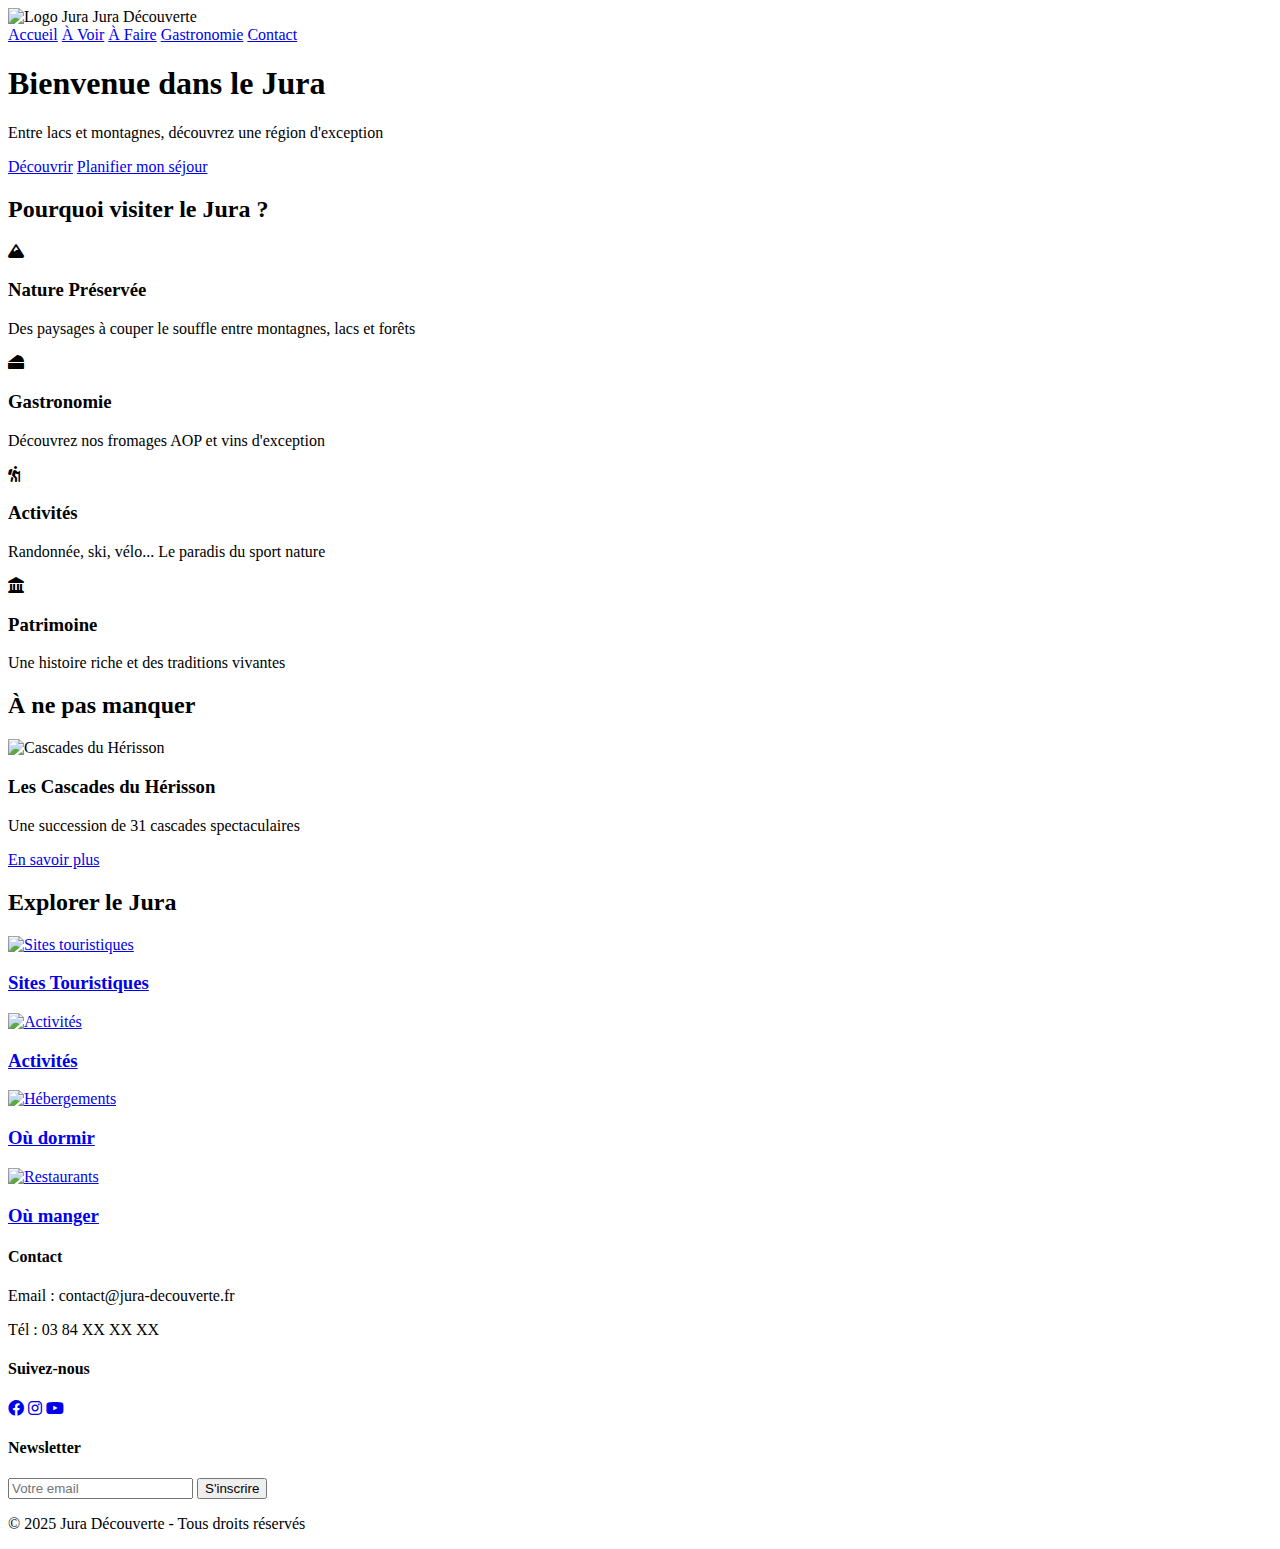
==== index.html @ 351a7e5d "Create index.html" ====
<!DOCTYPE html>
<html lang="fr">
<head>
    <meta charset="UTF-8">
    <meta name="viewport" content="width=device-width, initial-scale=1.0">
    <title>Découvrez le Jura | Votre prochaine destination</title>
    <link rel="stylesheet" href="css/style.css">
    <link rel="stylesheet" href="https://cdnjs.cloudflare.com/ajax/libs/font-awesome/6.0.0/css/all.min.css">
</head>
<body>
    <nav class="navbar">
        <div class="nav-brand">
            <img src="images/logo.png" alt="Logo Jura" class="logo">
            <span>Jura Découverte</span>
        </div>
        <div class="nav-links">
            <a href="index.html" class="active">Accueil</a>
            <a href="attractions.html">À Voir</a>
            <a href="activites.html">À Faire</a>
            <a href="gastronomie.html">Gastronomie</a>
            <a href="contact.html" class="cta-button">Contact</a>
        </div>
        <div class="burger-menu">
            <span></span><span></span><span></span>
        </div>
    </nav>

    <header class="hero">
        <div class="hero-content">
            <h1>Bienvenue dans le Jura</h1>
            <p class="tagline">Entre lacs et montagnes, découvrez une région d'exception</p>
            <div class="cta-group">
                <a href="#decouvrir" class="cta-primary">Découvrir</a>
                <a href="#planifier" class="cta-secondary">Planifier mon séjour</a>
            </div>
        </div>
    </header>

    <main>
        <section id="highlights" class="section">
            <h2>Pourquoi visiter le Jura ?</h2>
            <div class="features-grid">
                <div class="feature-card">
                    <i class="fas fa-mountain"></i>
                    <h3>Nature Préservée</h3>
                    <p>Des paysages à couper le souffle entre montagnes, lacs et forêts</p>
                </div>
                <div class="feature-card">
                    <i class="fas fa-cheese"></i>
                    <h3>Gastronomie</h3>
                    <p>Découvrez nos fromages AOP et vins d'exception</p>
                </div>
                <div class="feature-card">
                    <i class="fas fa-hiking"></i>
                    <h3>Activités</h3>
                    <p>Randonnée, ski, vélo... Le paradis du sport nature</p>
                </div>
                <div class="feature-card">
                    <i class="fas fa-landmark"></i>
                    <h3>Patrimoine</h3>
                    <p>Une histoire riche et des traditions vivantes</p>
                </div>
            </div>
        </section>

        <section id="current-highlights" class="section-dark">
            <h2>À ne pas manquer</h2>
            <div class="carousel">
                <div class="carousel-item">
                    <img src="images/cascade-herisson.jpg" alt="Cascades du Hérisson">
                    <div class="carousel-content">
                        <h3>Les Cascades du Hérisson</h3>
                        <p>Une succession de 31 cascades spectaculaires</p>
                        <a href="attractions.html#cascades" class="learn-more">En savoir plus</a>
                    </div>
                </div>
                <!-- Autres items du carousel -->
            </div>
        </section>

        <section id="quick-access" class="section">
            <h2>Explorer le Jura</h2>
            <div class="quick-links">
                <a href="attractions.html" class="quick-link-card">
                    <img src="images/sites.jpg" alt="Sites touristiques">
                    <h3>Sites Touristiques</h3>
                </a>
                <a href="activites.html" class="quick-link-card">
                    <img src="images/activities.jpg" alt="Activités">
                    <h3>Activités</h3>
                </a>
                <a href="hebergements.html" class="quick-link-card">
                    <img src="images/lodging.jpg" alt="Hébergements">
                    <h3>Où dormir</h3>
                </a>
                <a href="restaurants.html" class="quick-link-card">
                    <img src="images/restaurants.jpg" alt="Restaurants">
                    <h3>Où manger</h3>
                </a>
            </div>
        </section>
    </main>

    <footer>
        <div class="footer-content">
            <div class="footer-section">
                <h4>Contact</h4>
                <p>Email : contact@jura-decouverte.fr</p>
                <p>Tél : 03 84 XX XX XX</p>
            </div>
            <div class="footer-section">
                <h4>Suivez-nous</h4>
                <div class="social-links">
                    <a href="#"><i class="fab fa-facebook"></i></a>
                    <a href="#"><i class="fab fa-instagram"></i></a>
                    <a href="#"><i class="fab fa-youtube"></i></a>
                </div>
            </div>
            <div class="footer-section">
                <h4>Newsletter</h4>
                <form class="newsletter-form">
                    <input type="email" placeholder="Votre email">
                    <button type="submit">S'inscrire</button>
                </form>
            </div>
        </div>
        <div class="footer-bottom">
            <p>&copy; 2025 Jura Découverte - Tous droits réservés</p>
        </div>
    </footer>

    <script src="js/main.js"></script>
</body>
</html>
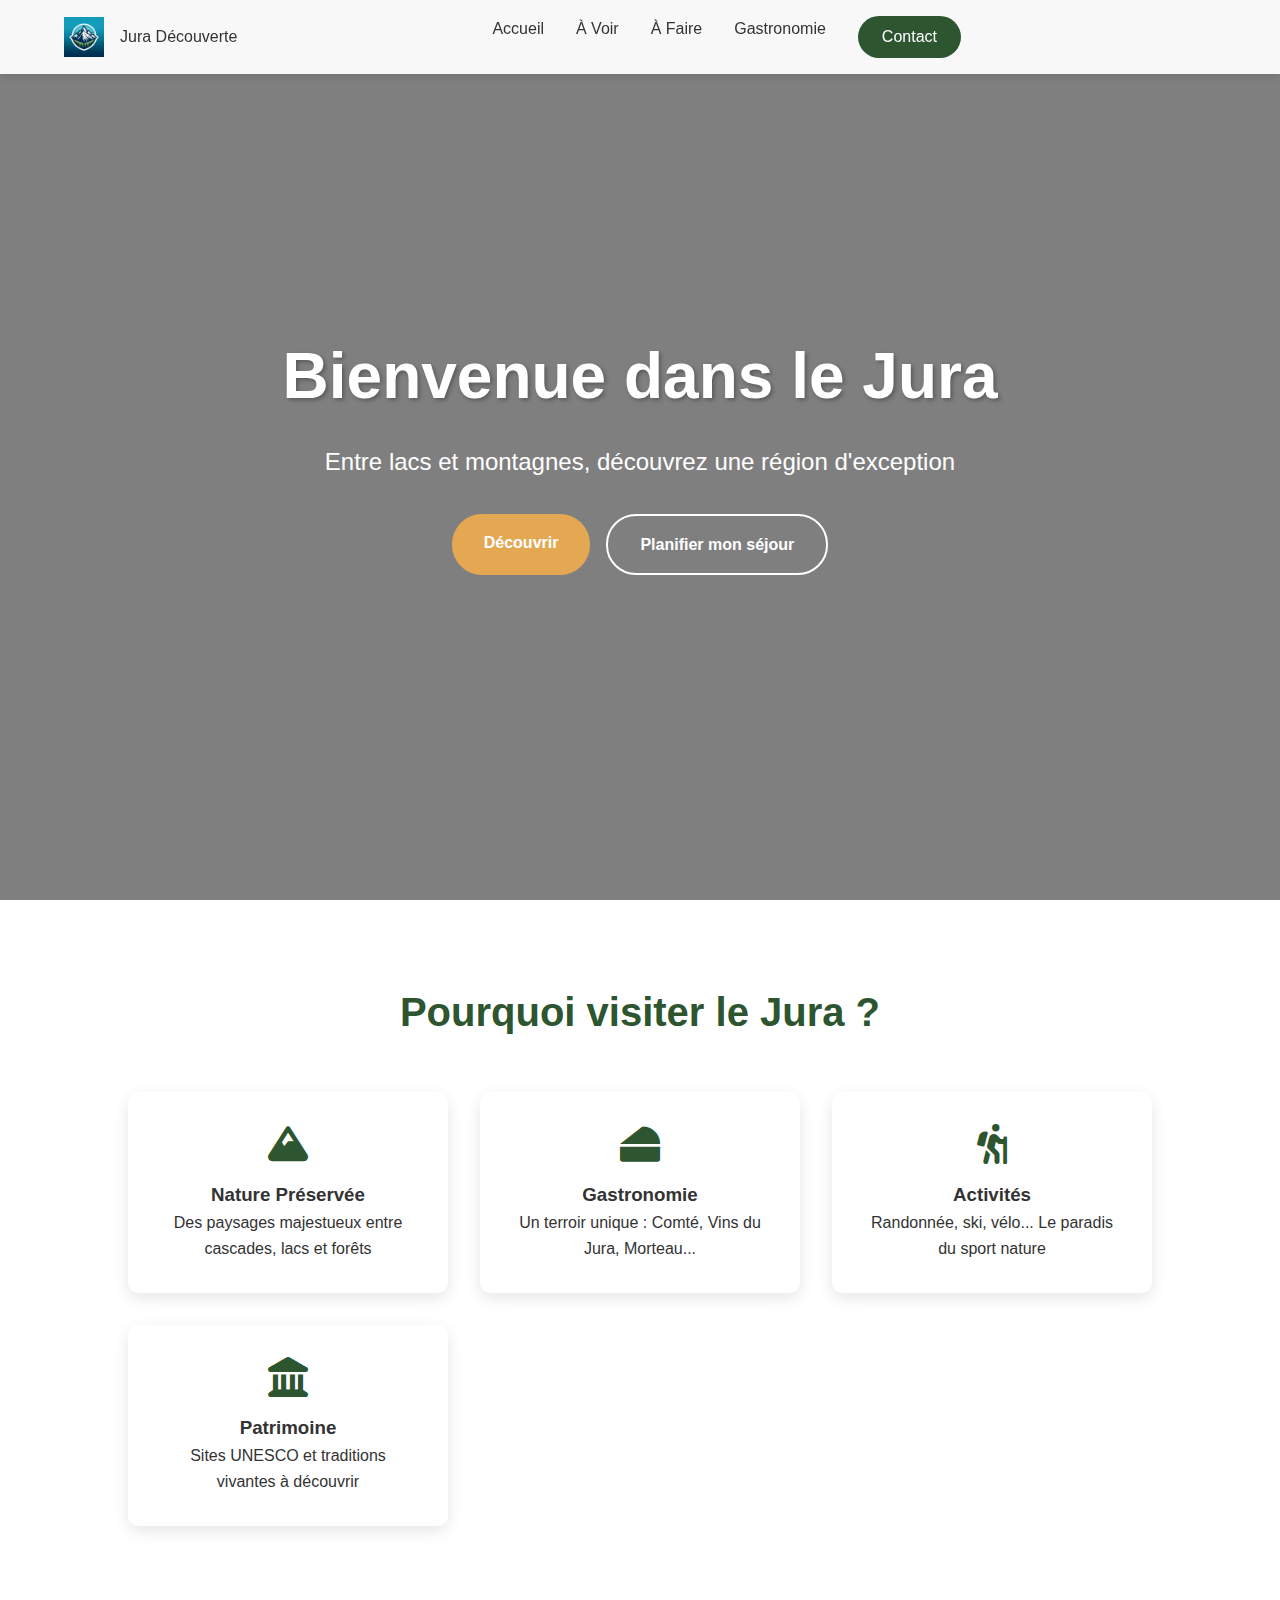
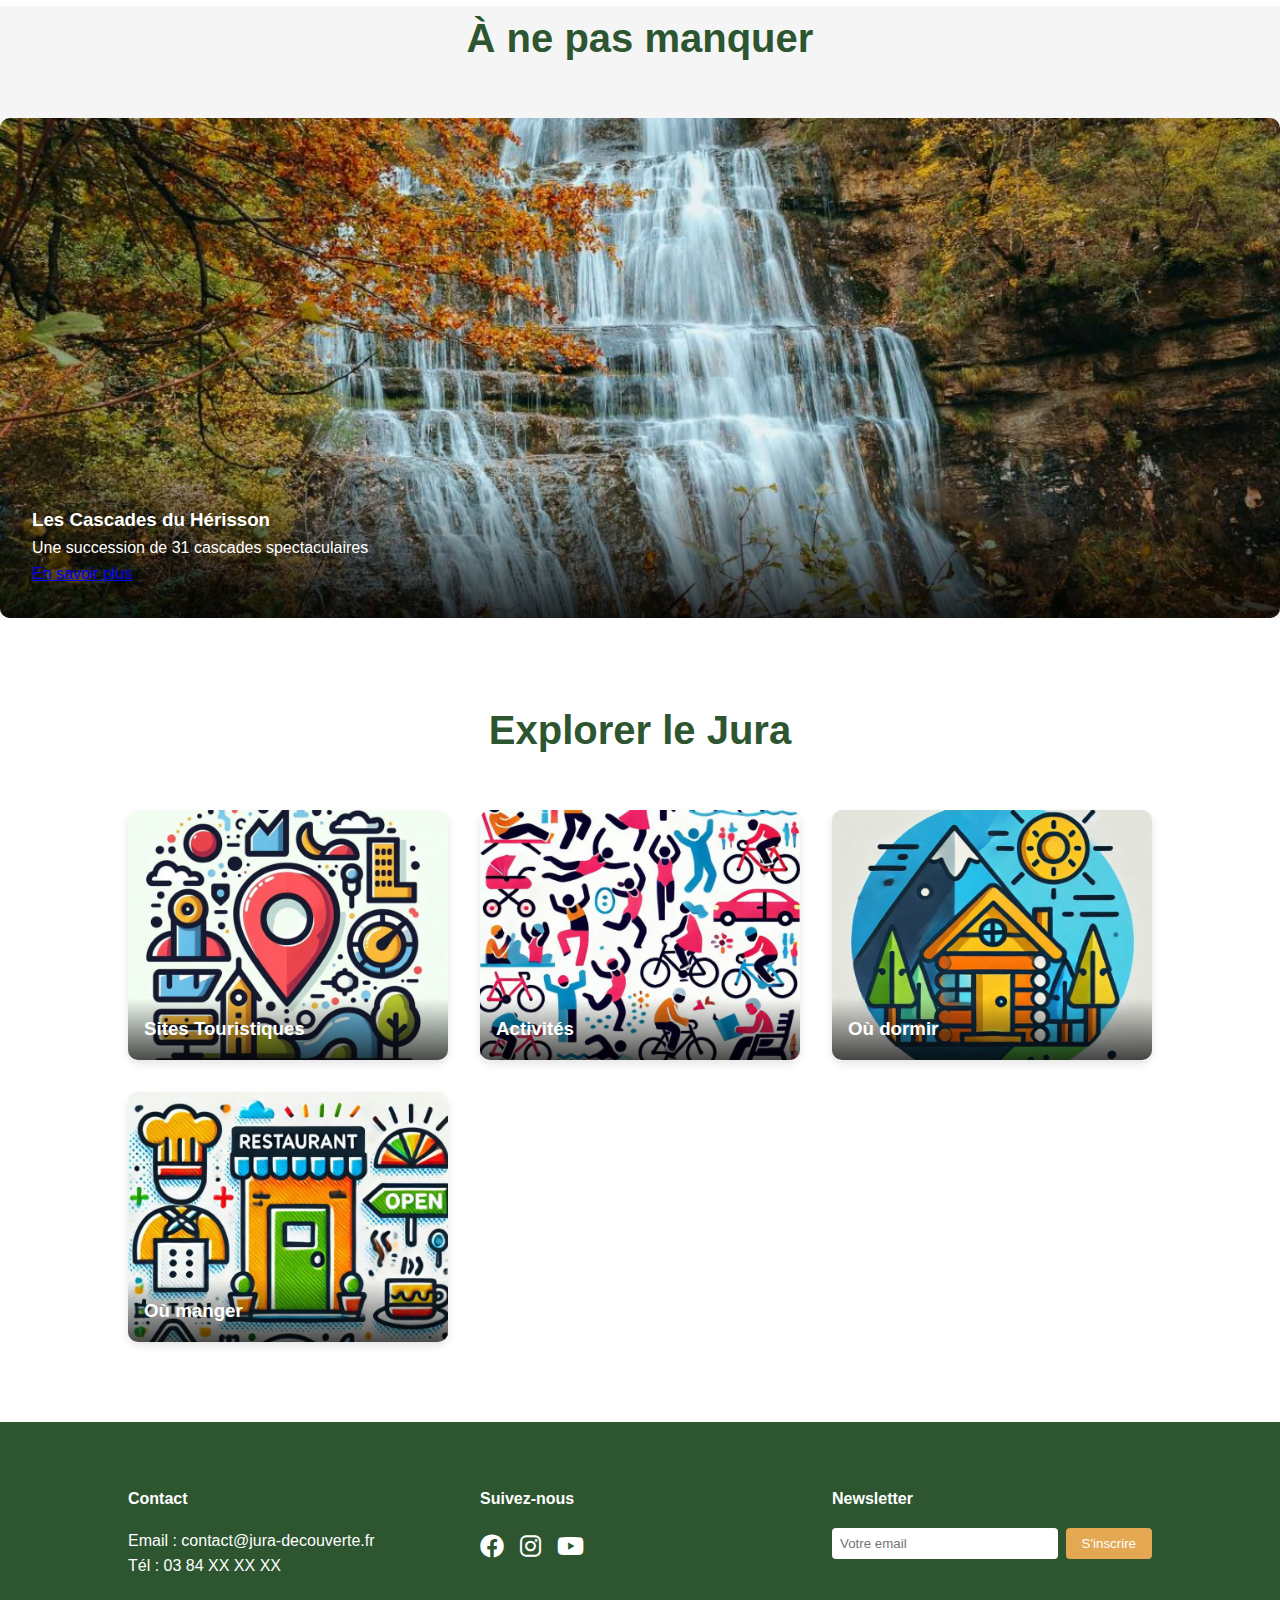
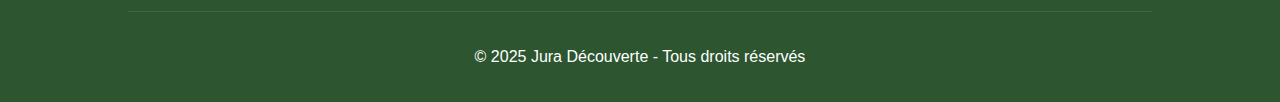
==== commit 63c2d0a0: "Update index.html" ====
--- a/index.html
+++ b/index.html
@@ -43,12 +43,12 @@
                 <div class="feature-card">
                     <i class="fas fa-mountain"></i>
                     <h3>Nature Préservée</h3>
-                    <p>Des paysages à couper le souffle entre montagnes, lacs et forêts</p>
+                    <p>Des paysages majestueux entre cascades, lacs et forêts</p>
                 </div>
                 <div class="feature-card">
                     <i class="fas fa-cheese"></i>
                     <h3>Gastronomie</h3>
-                    <p>Découvrez nos fromages AOP et vins d'exception</p>
+                    <p>Un terroir unique : Comté, Vins du Jura, Morteau...</p>
                 </div>
                 <div class="feature-card">
                     <i class="fas fa-hiking"></i>
@@ -58,7 +58,7 @@
                 <div class="feature-card">
                     <i class="fas fa-landmark"></i>
                     <h3>Patrimoine</h3>
-                    <p>Une histoire riche et des traditions vivantes</p>
+                    <p>Sites UNESCO et traditions vivantes à découvrir</p>
                 </div>
             </div>
         </section>
@@ -66,7 +66,7 @@
         <section id="current-highlights" class="section-dark">
             <h2>À ne pas manquer</h2>
             <div class="carousel">
-                <div class="carousel-item">
+                <div class="carousel-item active">
                     <img src="images/cascade-herisson.jpg" alt="Cascades du Hérisson">
                     <div class="carousel-content">
                         <h3>Les Cascades du Hérisson</h3>
@@ -74,7 +74,22 @@
                         <a href="attractions.html#cascades" class="learn-more">En savoir plus</a>
                     </div>
                 </div>
-                <!-- Autres items du carousel -->
+                <div class="carousel-item">
+                    <img src="images/lac-vouglans.jpg" alt="Lac de Vouglans">
+                    <div class="carousel-content">
+                        <h3>Lac de Vouglans</h3>
+                        <p>Le plus grand lac du Jura aux eaux turquoise</p>
+                        <a href="attractions.html#lac" class="learn-more">En savoir plus</a>
+                    </div>
+                </div>
+                <div class="carousel-item">
+                    <img src="images/fort-rousses.jpg" alt="Fort des Rousses">
+                    <div class="carousel-content">
+                        <h3>Fort des Rousses</h3>
+                        <p>Découvrez les caves d'affinage du Comté</p>
+                        <a href="attractions.html#fort" class="learn-more">En savoir plus</a>
+                    </div>
+                </div>
             </div>
         </section>
 
--- a/css/style.css
+++ b/css/style.css
@@ -0,0 +1,379 @@
+:root {
+    --primary-color: #2C5530;
+    --secondary-color: #8B9D83;
+    --accent-color: #E4A853;
+    --text-color: #333;
+    --light-bg: #F5F5F5;
+    --white: #FFFFFF;
+}
+
+* {
+    margin: 0;
+    padding: 0;
+    box-sizing: border-box;
+}
+
+body {
+    font-family: 'Segoe UI', Tahoma, Geneva, Verdana, sans-serif;
+    line-height: 1.6;
+    color: var(--text-color);
+}
+
+/* Navbar */
+.navbar {
+    position: fixed;
+    top: 0;
+    width: 100%;
+    display: flex;
+    justify-content: space-between;
+    align-items: center;
+    padding: 1rem 5%;
+    background: rgba(255, 255, 255, 0.95);
+    box-shadow: 0 2px 10px rgba(0, 0, 0, 0.1);
+    z-index: 1000;
+}
+
+.nav-brand {
+    display: flex;
+    align-items: center;
+    gap: 1rem;
+}
+
+.logo {
+    height: 40px;
+}
+
+.nav-links {
+    display: flex;
+    gap: 2rem;
+}
+
+.nav-links a {
+    text-decoration: none;
+    color: var(--text-color);
+    font-weight: 500;
+    transition: color 0.3s;
+}
+
+.nav-links a:hover {
+    color: var(--primary-color);
+}
+
+.cta-button {
+    background: var(--primary-color);
+    color: white !important;
+    padding: 0.5rem 1.5rem;
+    border-radius: 25px;
+    transition: background-color 0.3s;
+}
+
+.cta-button:hover {
+    background: var(--accent-color);
+}
+
+/* Hero Section */
+.hero {
+    height: 100vh;
+    background: linear-gradient(rgba(0, 0, 0, 0.5), rgba(0, 0, 0, 0.5)),
+                url('../images/hero-jura.png') no-repeat center center;
+    background-size: cover;
+    display: flex;
+    align-items: center;
+    justify-content: center;
+    color: var(--white);
+    text-align: center;
+}
+
+.hero-content {
+    max-width: 800px;
+    padding: 2rem;
+}
+
+.hero h1 {
+    font-size: 4rem;
+    margin-bottom: 1rem;
+    text-shadow: 2px 2px 4px rgba(0, 0, 0, 0.3);
+}
+
+.tagline {
+    font-size: 1.5rem;
+    margin-bottom: 2rem;
+}
+
+.cta-group {
+    display: flex;
+    gap: 1rem;
+    justify-content: center;
+}
+
+.cta-primary, .cta-secondary {
+    padding: 1rem 2rem;
+    border-radius: 30px;
+    text-decoration: none;
+    font-weight: bold;
+    transition: transform 0.3s;
+}
+
+.cta-primary {
+    background: var(--accent-color);
+    color: white;
+}
+
+.cta-secondary {
+    background: transparent;
+    border: 2px solid white;
+    color: white;
+}
+
+.cta-primary:hover, .cta-secondary:hover {
+    transform: translateY(-3px);
+}
+
+/* Sections */
+.section {
+    padding: 5rem 10%;
+}
+
+.section-dark {
+    background-color: var(--light-bg);
+}
+
+h2 {
+    text-align: center;
+    font-size: 2.5rem;
+    margin-bottom: 3rem;
+    color: var(--primary-color);
+}
+
+/* Features Grid */
+.features-grid {
+    display: grid;
+    grid-template-columns: repeat(auto-fit, minmax(250px, 1fr));
+    gap: 2rem;
+}
+
+.feature-card {
+    text-align: center;
+    padding: 2rem;
+    background: white;
+    border-radius: 10px;
+    box-shadow: 0 5px 15px rgba(0, 0, 0, 0.1);
+    transition: transform 0.3s;
+}
+
+.feature-card:hover {
+    transform: translateY(-5px);
+}
+
+.feature-card i {
+    font-size: 2.5rem;
+    color: var(--primary-color);
+    margin-bottom: 1rem;
+}
+
+/* Carousel */
+.carousel {
+    width: 100%;
+    position: relative;
+    overflow: hidden;
+    border-radius: 10px;
+    height: 500px;
+}
+
+.carousel-item {
+    position: absolute;
+    width: 100%;
+    height: 100%;
+    transition: all 0.5s ease;
+    opacity: 0;
+}
+
+.carousel-item.active {
+    opacity: 1;
+}
+
+.carousel-item img {
+    width: 100%;
+    height: 100%;
+    object-fit: cover;
+}
+
+.carousel-content {
+    position: absolute;
+    bottom: 0;
+    left: 0;
+    right: 0;
+    padding: 2rem;
+    background: linear-gradient(transparent, rgba(0, 0, 0, 0.8));
+    color: white;
+}
+
+/* Quick Links */
+.quick-links {
+    display: grid;
+    grid-template-columns: repeat(auto-fit, minmax(250px, 1fr));
+    gap: 2rem;
+}
+
+.quick-link-card {
+    position: relative;
+    height: 250px;
+    overflow: hidden;
+    border-radius: 10px;
+    text-decoration: none;
+    color: white;
+    box-shadow: 0 4px 8px rgba(0, 0, 0, 0.1);
+}
+
+.quick-link-card img {
+    width: 100%;
+    height: 100%;
+    object-fit: cover;
+    transition: transform 0.3s;
+}
+
+.quick-link-card:hover img {
+    transform: scale(1.1);
+}
+
+.quick-link-card h3 {
+    position: absolute;
+    bottom: 0;
+    width: 100%;
+    padding: 1rem;
+    background: linear-gradient(transparent, rgba(0, 0, 0, 0.7));
+    margin: 0;
+}
+
+/* Map Section */
+#map {
+    height: 500px;
+    width: 100%;
+    border-radius: 10px;
+    margin: 2rem 0;
+    box-shadow: 0 4px 8px rgba(0, 0, 0, 0.1);
+}
+
+/* Attractions Cards */
+.attractions-list {
+    padding: 2rem 0;
+}
+
+.attraction-card {
+    background: white;
+    border-radius: 10px;
+    box-shadow: 0 4px 8px rgba(0, 0, 0, 0.1);
+    margin-bottom: 2rem;
+    overflow: hidden;
+}
+
+.attraction-card img {
+    width: 100%;
+    height: 300px;
+    object-fit: cover;
+}
+
+.attraction-card-content {
+    padding: 2rem;
+}
+
+.rating {
+    color: #ffd700;
+    margin: 0.5rem 0;
+}
+
+/* Footer */
+footer {
+    background: var(--primary-color);
+    color: white;
+    padding: 4rem 10% 2rem;
+}
+
+.footer-content {
+    display: grid;
+    grid-template-columns: repeat(auto-fit, minmax(250px, 1fr));
+    gap: 2rem;
+    margin-bottom: 2rem;
+}
+
+.footer-section h4 {
+    margin-bottom: 1rem;
+}
+
+.social-links {
+    display: flex;
+    gap: 1rem;
+}
+
+.social-links a {
+    color: white;
+    font-size: 1.5rem;
+    transition: color 0.3s;
+}
+
+.social-links a:hover {
+    color: var(--accent-color);
+}
+
+.newsletter-form {
+    display: flex;
+    gap: 0.5rem;
+}
+
+.newsletter-form input {
+    padding: 0.5rem;
+    border: none;
+    border-radius: 4px;
+    flex-grow: 1;
+}
+
+.newsletter-form button {
+    padding: 0.5rem 1rem;
+    background: var(--accent-color);
+    border: none;
+    border-radius: 4px;
+    color: white;
+    cursor: pointer;
+}
+
+.footer-bottom {
+    text-align: center;
+    padding-top: 2rem;
+    border-top: 1px solid rgba(255, 255, 255, 0.1);
+}
+
+/* Responsive Design */
+@media (max-width: 768px) {
+    .nav-links {
+        display: none;
+    }
+    
+    .burger-menu {
+        display: flex;
+        flex-direction: column;
+        gap: 4px;
+        cursor: pointer;
+    }
+    
+    .burger-menu span {
+        width: 25px;
+        height: 3px;
+        background: var(--text-color);
+    }
+    
+    .hero h1 {
+        font-size: 2.5rem;
+    }
+    
+    .section {
+        padding: 3rem 5%;
+    }
+    
+    .cta-group {
+        flex-direction: column;
+    }
+    
+    .carousel {
+        height: 300px;
+    }
+}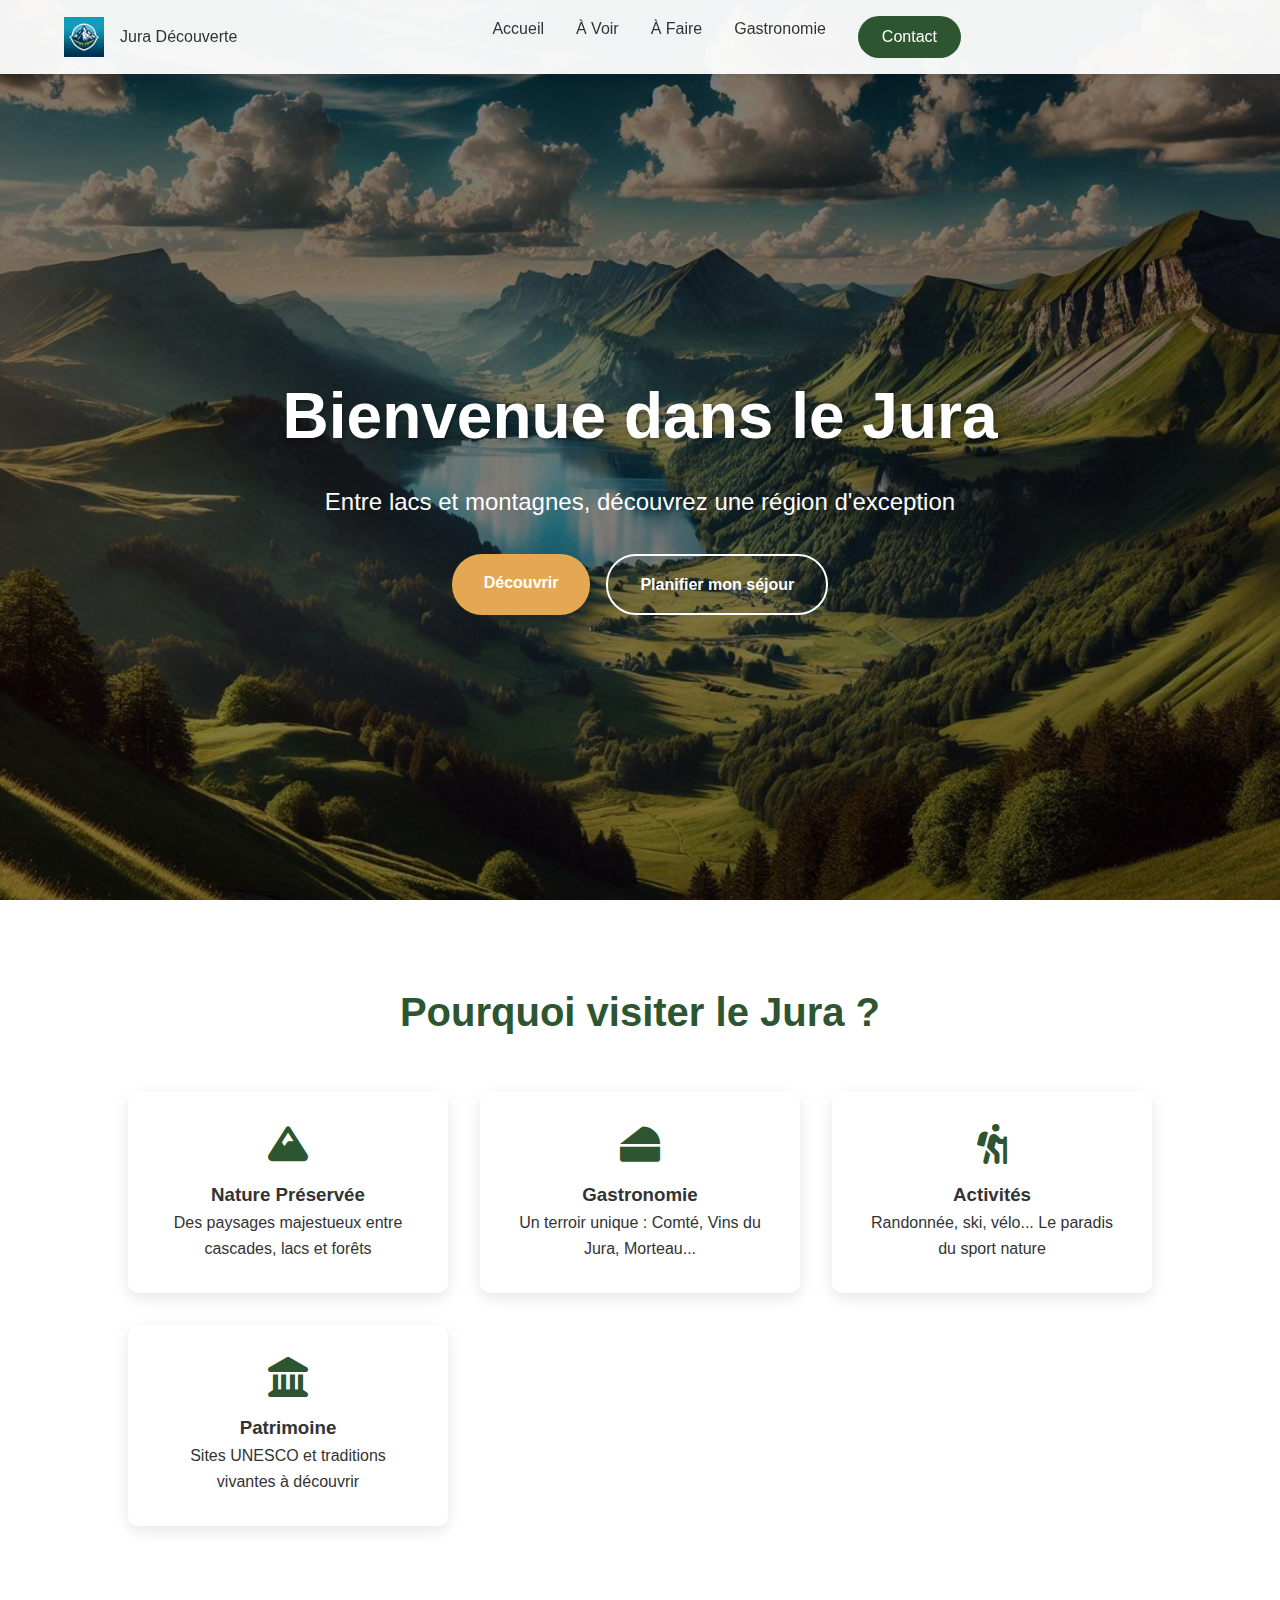
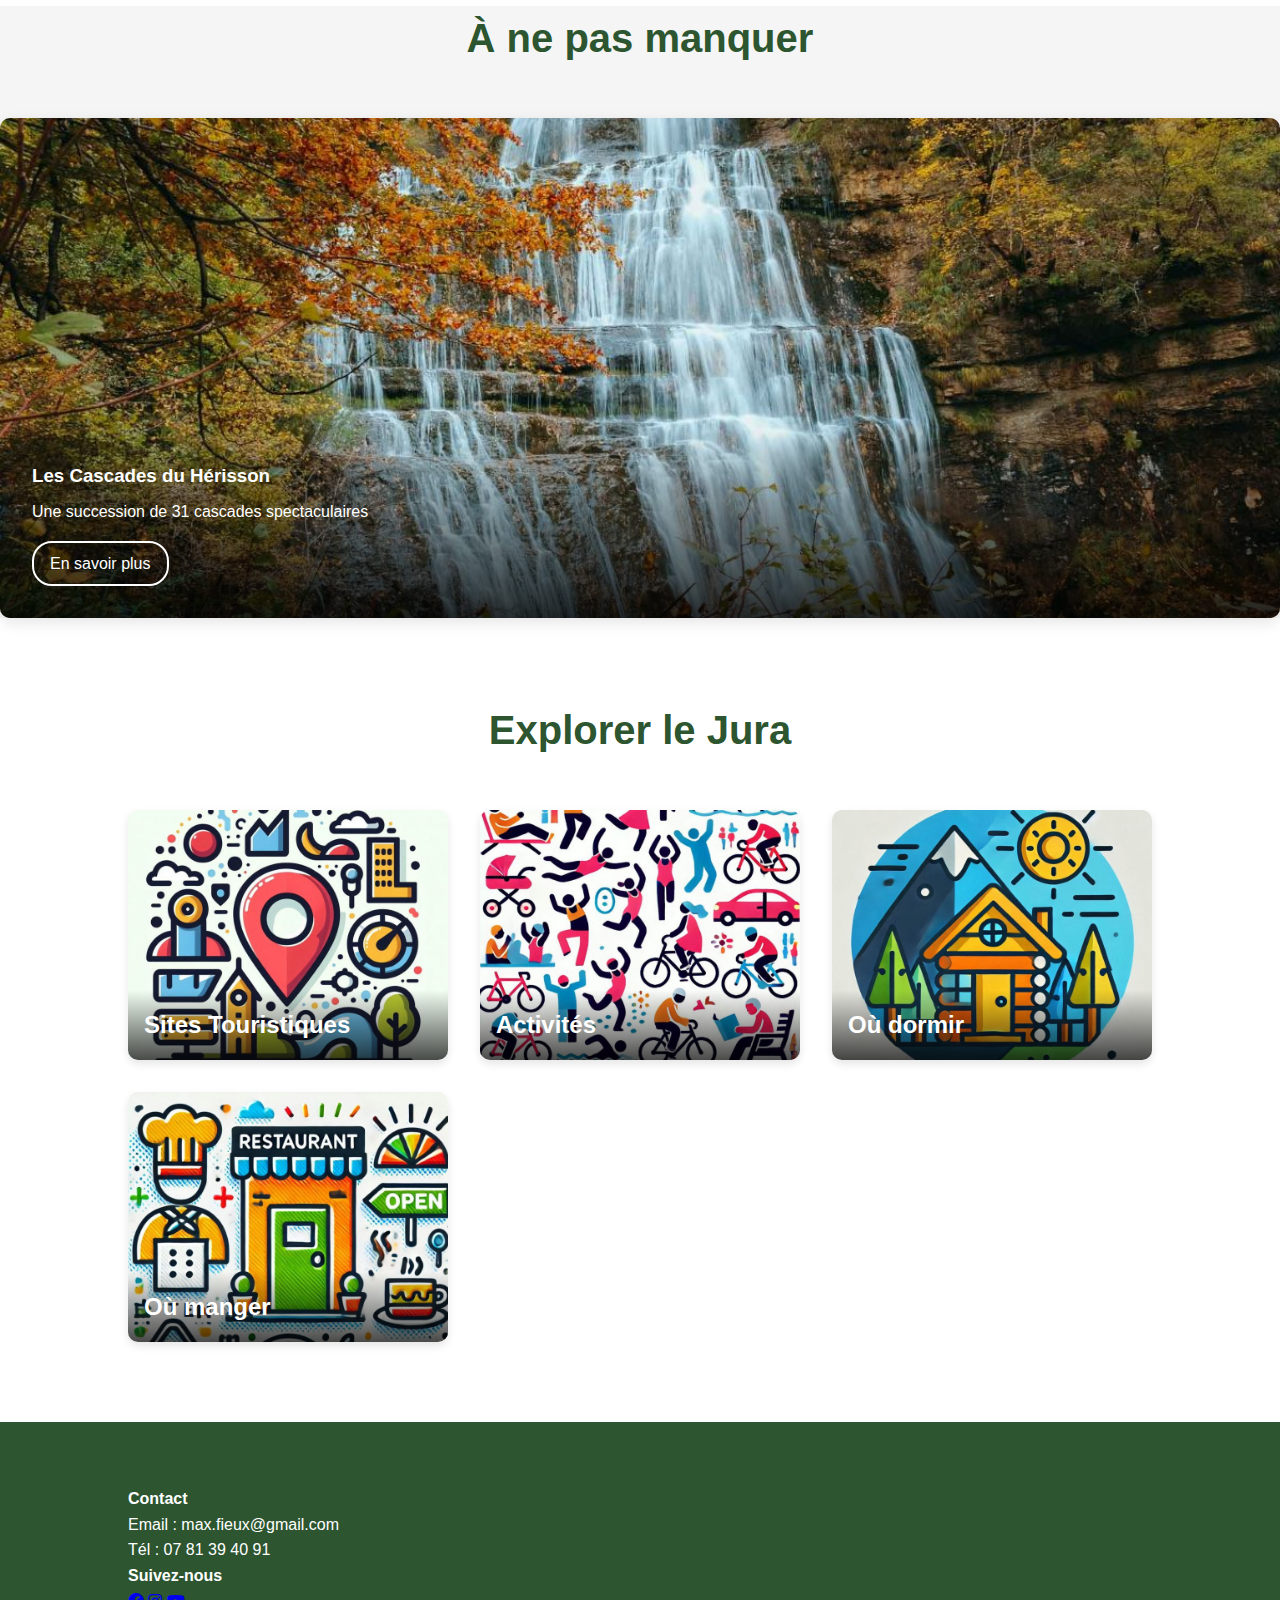
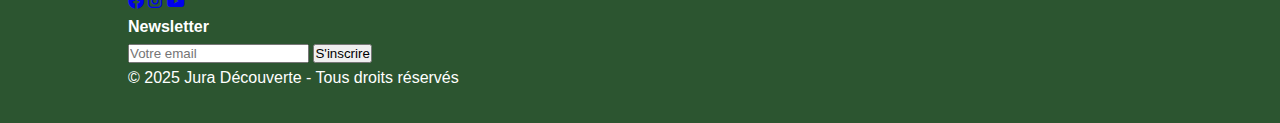
==== commit 2a6435ab: "Update index.html" ====
--- a/index.html
+++ b/index.html
@@ -120,15 +120,15 @@
         <div class="footer-content">
             <div class="footer-section">
                 <h4>Contact</h4>
-                <p>Email : contact@jura-decouverte.fr</p>
-                <p>Tél : 03 84 XX XX XX</p>
+                <p>Email : max.fieux@gmail.com</p>
+                <p>Tél : 07 81 39 40 91</p>
             </div>
             <div class="footer-section">
                 <h4>Suivez-nous</h4>
                 <div class="social-links">
-                    <a href="#"><i class="fab fa-facebook"></i></a>
-                    <a href="#"><i class="fab fa-instagram"></i></a>
-                    <a href="#"><i class="fab fa-youtube"></i></a>
+                    <a href="#max_fieux"><i class="fab fa-facebook"></i></a>
+                    <a href="#max_fieux"><i class="fab fa-instagram"></i></a>
+                    <a href="#max_fieux"><i class="fab fa-youtube"></i></a>
                 </div>
             </div>
             <div class="footer-section">
--- a/css/style.css
+++ b/css/style.css
@@ -75,13 +75,14 @@
 .hero {
     height: 100vh;
     background: linear-gradient(rgba(0, 0, 0, 0.5), rgba(0, 0, 0, 0.5)),
-                url('../images/hero-jura.png') no-repeat center center;
+                url('../images/hero-jura.jpg') no-repeat center center;
     background-size: cover;
     display: flex;
     align-items: center;
     justify-content: center;
     color: var(--white);
     text-align: center;
+    padding-top: 80px;
 }
 
 .hero-content {
@@ -173,19 +174,19 @@
 
 /* Carousel */
 .carousel {
-    width: 100%;
     position: relative;
+    height: 500px;
     overflow: hidden;
     border-radius: 10px;
-    height: 500px;
+    box-shadow: 0 5px 15px rgba(0, 0, 0, 0.1);
 }
 
 .carousel-item {
     position: absolute;
     width: 100%;
     height: 100%;
-    transition: all 0.5s ease;
     opacity: 0;
+    transition: opacity 0.5s ease-in-out;
 }
 
 .carousel-item.active {
@@ -208,6 +209,26 @@
     color: white;
 }
 
+.carousel-content h3 {
+    margin-bottom: 0.5rem;
+}
+
+.learn-more {
+    display: inline-block;
+    color: white;
+    text-decoration: none;
+    margin-top: 1rem;
+    padding: 0.5rem 1rem;
+    border: 2px solid white;
+    border-radius: 20px;
+    transition: all 0.3s;
+}
+
+.learn-more:hover {
+    background: white;
+    color: var(--primary-color);
+}
+
 /* Quick Links */
 .quick-links {
     display: grid;
@@ -241,45 +262,9 @@
     bottom: 0;
     width: 100%;
     padding: 1rem;
+    margin: 0;
     background: linear-gradient(transparent, rgba(0, 0, 0, 0.7));
-    margin: 0;
-}
-
-/* Map Section */
-#map {
-    height: 500px;
-    width: 100%;
-    border-radius: 10px;
-    margin: 2rem 0;
-    box-shadow: 0 4px 8px rgba(0, 0, 0, 0.1);
-}
-
-/* Attractions Cards */
-.attractions-list {
-    padding: 2rem 0;
-}
-
-.attraction-card {
-    background: white;
-    border-radius: 10px;
-    box-shadow: 0 4px 8px rgba(0, 0, 0, 0.1);
-    margin-bottom: 2rem;
-    overflow: hidden;
-}
-
-.attraction-card img {
-    width: 100%;
-    height: 300px;
-    object-fit: cover;
-}
-
-.attraction-card-content {
-    padding: 2rem;
-}
-
-.rating {
-    color: #ffd700;
-    margin: 0.5rem 0;
+    font-size: 1.5rem;
 }
 
 /* Footer */
@@ -287,93 +272,3 @@
     background: var(--primary-color);
     color: white;
     padding: 4rem 10% 2rem;
-}
-
-.footer-content {
-    display: grid;
-    grid-template-columns: repeat(auto-fit, minmax(250px, 1fr));
-    gap: 2rem;
-    margin-bottom: 2rem;
-}
-
-.footer-section h4 {
-    margin-bottom: 1rem;
-}
-
-.social-links {
-    display: flex;
-    gap: 1rem;
-}
-
-.social-links a {
-    color: white;
-    font-size: 1.5rem;
-    transition: color 0.3s;
-}
-
-.social-links a:hover {
-    color: var(--accent-color);
-}
-
-.newsletter-form {
-    display: flex;
-    gap: 0.5rem;
-}
-
-.newsletter-form input {
-    padding: 0.5rem;
-    border: none;
-    border-radius: 4px;
-    flex-grow: 1;
-}
-
-.newsletter-form button {
-    padding: 0.5rem 1rem;
-    background: var(--accent-color);
-    border: none;
-    border-radius: 4px;
-    color: white;
-    cursor: pointer;
-}
-
-.footer-bottom {
-    text-align: center;
-    padding-top: 2rem;
-    border-top: 1px solid rgba(255, 255, 255, 0.1);
-}
-
-/* Responsive Design */
-@media (max-width: 768px) {
-    .nav-links {
-        display: none;
-    }
-    
-    .burger-menu {
-        display: flex;
-        flex-direction: column;
-        gap: 4px;
-        cursor: pointer;
-    }
-    
-    .burger-menu span {
-        width: 25px;
-        height: 3px;
-        background: var(--text-color);
-    }
-    
-    .hero h1 {
-        font-size: 2.5rem;
-    }
-    
-    .section {
-        padding: 3rem 5%;
-    }
-    
-    .cta-group {
-        flex-direction: column;
-    }
-    
-    .carousel {
-        height: 300px;
-    }
-}